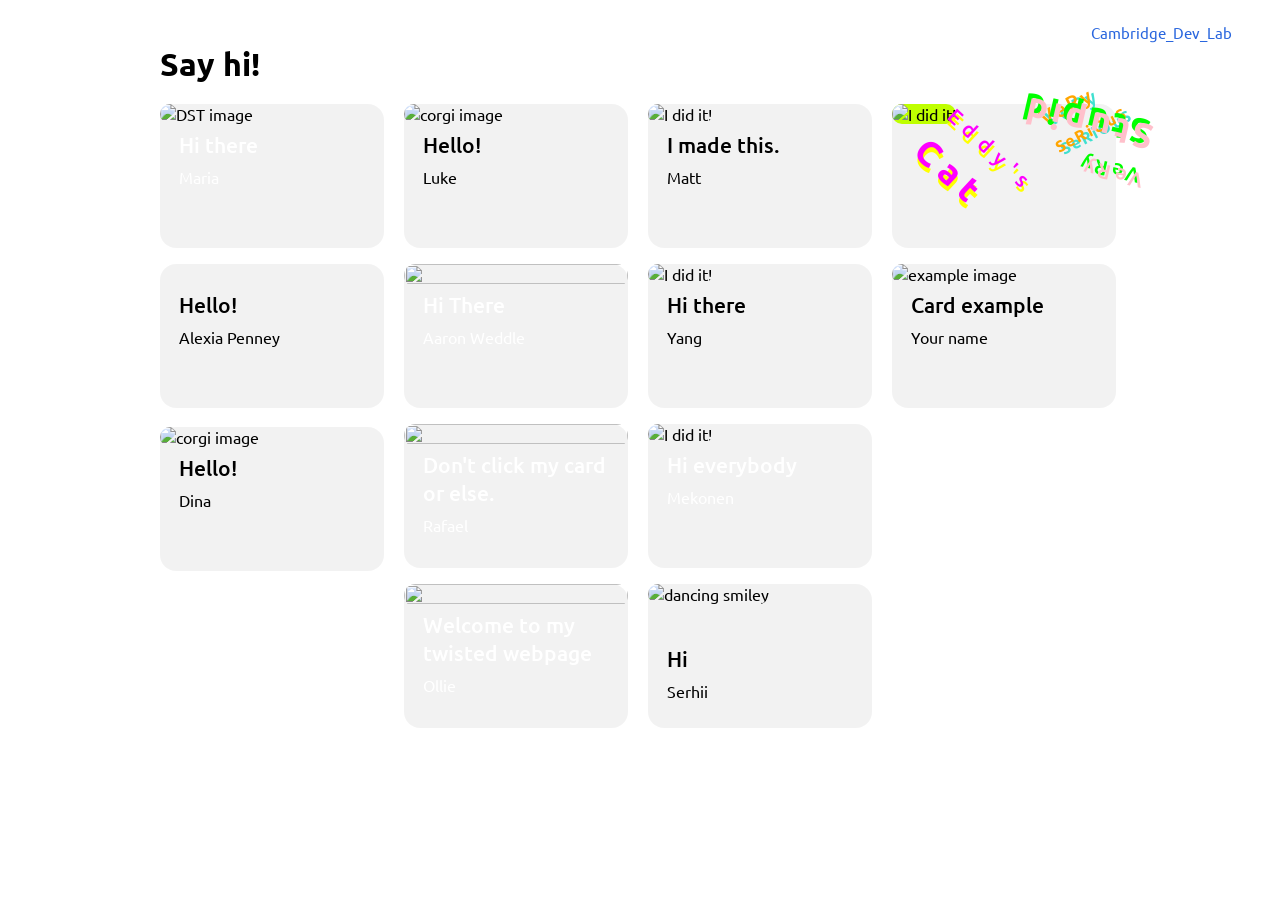
==== index.html @ e22dc326 "Edsun card fixes" ====
<!doctype html>
<html lang="en">
    <head>
        <meta charset="UTF-8" />
        <meta name="viewport" content="width=device-width, initial-scale=1.0" />
        <link rel="stylesheet" href="style.css" />
        <script src="script.js" defer></script>
        <meta name="description" content="welcome--js by CambridgeDevClass" />

        <title>Say hi| CambridgeDevClass</title>

        <!-- Icons -->
        <link
            rel="stylesheet"
            href="https://fonts.googleapis.com/css2?family=Material+Symbols+Rounded:opsz,wght,FILL,GRAD@20..48,100..700,0..1,-50..200"
        />

        <!-- Fonts -->
        <link rel="preconnect" href="https://fonts.googleapis.com" />
        <link rel="preconnect" href="https://fonts.gstatic.com" crossorigin />
        <link
            href="https://fonts.googleapis.com/css2?family=Ubuntu:ital,wght@0,300;0,400;0,500;0,700;1,300;1,400;1,500;1,700&display=swap"
            rel="stylesheet"
        />
    </head>

    <body>
        <div class="content">
            <div class="header">
                <div class="header__text">Say hi!</div>
                <div class="header__link" onclick="openGithub()">
                    <span class="header__name">Cambridge_Dev_Lab</span>
                    <i class="fa-brands fa-github header__icon"></i>
                </div>
            </div>

            <div class="cards">
                <div class="card" onclick="openPage('pages/001_maria.html')">
                    <img
                        class="card__img"
                        src="https://i.imgur.com/E9spTvP.jpeg"
                        alt="DST image"
                    />
                    <div class="card__text card__text--white">
                        <div class="card__message">Hi there</div>
                        <div class="card__name">Maria</div>
                    </div>
                </div>

                <div class="card" onclick="openPage('pages/002_example.html')">
                    <div class="card__text">
                        <div class="card__message">Hello!</div>
                        <div class="card__name">Alexia Penney</div>
                    </div>
                </div>

                <div class="card" onclick="openPage('pages/003_dina.html')">
                    <img
                        class="card__img"
                        src="https://pethelpful.com/.image/w_1920,q_auto:good,c_limit/NDowMDAwMDAwMDAwMTA5OTM4/a-corgi-puppy-running.jpg"
                        alt="corgi image"
                    />
                    <div class="card__text">
                        <div class="card__message">Hello!</div>
                        <div class="card__name">Dina</div>
                    </div>
                </div>

                <div class="card" onclick="openPage('pages/004_luke.html')">
                    <img
                        class="card__img"
                        src="https://media.newyorker.com/photos/59095bb86552fa0be682d9d0/16:9/w_1280,c_limit/Monkey-Selfie.jpg"
                        alt="corgi image"
                    />
                    <div class="card__text">
                        <div class="card__message">Hello!</div>
                        <div class="card__name">Luke</div>
                    </div>
                </div>

                <div class="card" onclick="openPage('pages/005_aaron.html')">
                    <img
                        class="card__img"
                        src="https://encrypted-tbn0.gstatic.com/images?q=tbn:ANd9GcTyYYqt10CcQGcNzCDJwTFB37s6rloLlIBdFw&s"
                    />
                    <div class="card__text card__text--white">
                        <div class="card__message">Hi There</div>
                        <div class="card__name">Aaron Weddle</div>
                    </div>
                </div>
                
                <div class="card" onclick="openPage('pages/006_rafael.html')">
                    <img
                        class="card__img"
                        src="https://encrypted-tbn0.gstatic.com/images?q=tbn:ANd9GcR9K0STiW2L56xqIjzzFDB9fsUgvCHLygZjKw&s"
                    />
                    <div class="card__text card__text--white">
                        <div class="card__message">
                            Don't click my card or else.
                        </div>
                        <div class="card__name">Rafael</div>
                    </div>
                </div>

                <div class="card" onclick="openPage('pages/007_ollie.html')">
                    <img
                        class="card__img"
                        src="https://d1nl7v5tzifdth.cloudfront.net/fqtlxbdbppts8awcd5jpokng.webp"
                    />
                    <div class="card__text card__text--white">
                        <div class="card__message">
                            Welcome to my twisted webpage
                        </div>
                        <div class="card__name">Ollie</div>
                    </div>
                </div>

                <div class="card" onclick="openPage('pages/007_matt.html')">
                    <img class="card__img" src ="https://www.desmoinesregister.com/gcdn/presto/2020/01/28/PDEM/88278ac9-2713-4922-83c7-b900399bd281-Success_Kid.jpg?width=1320&height=878&fit=crop&format=pjpg&auto=webp" alt="I did it!">
                    <div class="card__text">
                        <div class="card__message">I made this.</div>
                        <div class="card__name">Matt</div>
                    </div>
                </div>
                
                <div class="card" onclick="openPage('pages/008_yang.html')">
                    <img class="card__img" src ="https://www.mamp.one/wp-content/uploads/2024/09/image-resources2.jpg" alt="I did it!">
                    <div class="card__text">
                        <div class="card__message">Hi there</div>
                        <div class="card__name">Yang</div>
                    </div>
                </div>
              
                <div class="card" onclick="openPage('pages/009_mekonen.html')">
                    <img class="card__img" src="https://i.postimg.cc/bNxStVxC/room-with-light.jpg" alt="I did it!">
                        <div class="card__text card__text--white">        
                        <div class="card__message">Hi everybody</div>
                        <div class="card__name">Mekonen</div>
                    </div>                 
                </div>

                <article class="card" onclick="openPage('pages/shramko/index.html')">
                    <img
                        class="card__img"
                        src="https://upload.wikimedia.org/wikipedia/commons/b/bf/Smiley-Dance.gif"
                        alt="dancing smiley"
                    />
                    <div class="card__text card__text--black" style="display: flex; flex-direction: column; justify-content: flex-end; height: 100%">
                        <div class="card__message">Hi</div>
                        <div class="card__name">Serhii</div>
                    </div>
                </article>

                <div class="card" onclick="openPage('pages/010_eddysCat.html')">
                    <link rel="stylesheet" href="styles/eddysCat.css" />

                    <img class="card__img" style="background-color: #BFFF00;" src="https://i.postimg.cc/MHYrvbs5/stupid-cat.png" alt="I did it!">
                    <div class= "edd_base_text edd_text1" >        
                      <div class="card__message">Eddy's</div>
                      <div class="card__name">Cat</div>
                    </div>   
                    
                    <div class= "edd_base_text edd_text2" >        
                      <div class="card__message">VeRy</div>
                      <div class="card__name">SeRiOuS</div>
                    </div> 

                    <div class= "edd_base_text edd_text3" >        
                      <div class="card__message">VeRy </div>
                      <div class="card__name">Stupid</div>
                    </div> 
                </div>

                <div class="card" onclick="openPage('pages/002_example.html')">
                    <img class="card__img" src="https://devclass-program.s3.us-east-2.amazonaws.com/practice_card_01.png" alt="example image">
                    <div class="card__text">
                        <div class="card__message">Card example</div>
                        <div class="card__name">Your name</div>
                    </div>
                </div>
                 
                <!--
                
                  Add your card, similar to other cards or example above ^
                  It can be a picture or just text.
                  The card can open a page.
                -->
            </div>
        </div>
    </body>
</html>
---- style.css ----
* {
  box-sizing: border-box;
}

body {
  font-family: Arial, sans-serif;
  font-family: "Ubuntu", sans-serif;
  margin: 0;
  --header-height: 2rem;
}

.content {
  max-width: 64rem;
  margin: auto;
  padding: 3rem 2rem;
}

.header {
  margin-bottom: 1.5rem;
}
.header__text {
  font-size: var(--header-height);
  line-height: var(--header-height);
  font-weight: 600;
}
.header__link {
  position: fixed;
  right: 2.5rem;
  top: 1rem;
  height: var(--header-height);
  display:flex; 
  align-items:center; 
  justify-content:center;
  color: rgba(41, 102, 222, 1);
  cursor: pointer;
}
.header__name {
  font-size: 0.95rem;
  font-weight: 400;
}
.header__icon {
  margin-left: 0.5rem;
  font-size: 1.3rem;
  opacity: 0.9;
}

/* pinterest-like layout */
.cards {
  column-count: 4;
  column-gap: 1rem;
}
/* Set .content width to 18-33-48-63rem, based on screen width */
@media (max-width: 33rem) {
  .cards { column-count: 1; }
  .content { max-width: 18rem; }
}
@media (min-width: 33rem) and (max-width: 48rem) {
  .cards { column-count: 2; }
  .content { max-width: 33rem; }
}
@media (min-width: 48rem) and (max-width: 63rem) {
  .cards { column-count: 3; }
  .content { max-width: 48rem; }
}
@media (min-width: 63rem) {
  .cards { column-count: 4; }
  .content { max-width: 64rem; }
}

.card {
  width: 14rem;
  min-height: 9rem;
  margin-bottom: 1rem;
  background-color: rgba(0,0,0,0.05);
  border-radius: 1rem;
  position: relative;
  display: inline-block;
  cursor: pointer;
}
/* Using BEM for naming: https://www.geeksforgeeks.org/css/understanding-the-css-bem-convention */
.card__img {
  width: 100%;
  height: 100%;
  min-height:100%;
  border-radius: 1rem;
}
.card__text {
  padding: 1.7rem 1.2rem;
  position: absolute;
  top: 0;
}
.card__text--white {
  color: white;
}

.card__text--black {
  color: black;
}
.card__message {
  font-size: 1.3rem;
  margin-bottom: 0.5rem;
  font-weight: 500;
}
---- styles/eddysCat.css ----
.edd_base_text {
    font-weight: bold;

    padding: 1.7rem 1.2rem;
    position: absolute;
}

.edd_text1{
    color: #FF00FF;

    font-size: 35px;
    letter-spacing: 8px;

    transform: rotate(43deg);
    text-shadow: 4px 4px yellow;
    
    bottom: 12px;
    left: 7px;
}

.edd_text2{
    color: orange;

    font-size: 0x;
    letter-spacing: 2px;

    transform: rotate(-27deg);
    text-shadow: 4px 4px turquoise;
    
    bottom: 79px;
    left: 132px;
}
  
.edd_text3{
    color: pink;

    font-size: 35px;
    letter-spacing: 4px;

    transform: rotate(553deg);
    text-shadow: 4px 4px Lime;
    
    top: -30px;
    left: 106px;
}
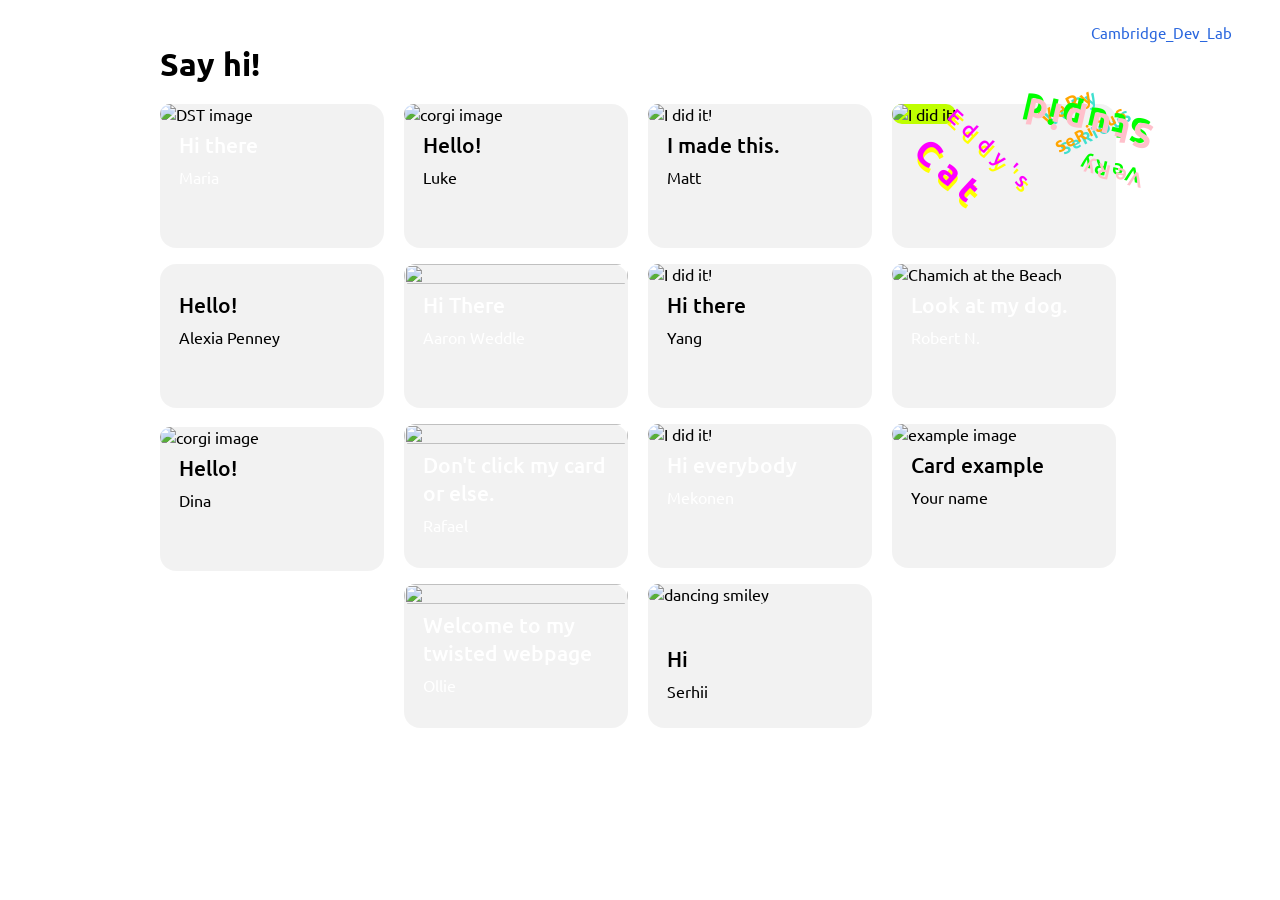
==== commit 75f4b5e5: "Robert's index card + landing page" ====
--- a/index.html
+++ b/index.html
@@ -169,6 +169,18 @@
                       <div class="card__message">VeRy </div>
                       <div class="card__name">Stupid</div>
                     </div> 
+                </div>
+
+                <div class="card" onclick="openPage('pages/011_robert.html')">
+                    <img 
+                      class="card__img"
+                      src="https://i.postimg.cc/RZYq3BMx/beach-boy.png"
+                      alt="Chamich at the Beach"
+                    >
+                    <div class="card__text card__text--white">
+                        <div class="card__message">Look at my dog.</div>
+                        <div class="card__name">Robert N.</div>
+                    </div>
                 </div>
 
                 <div class="card" onclick="openPage('pages/002_example.html')">
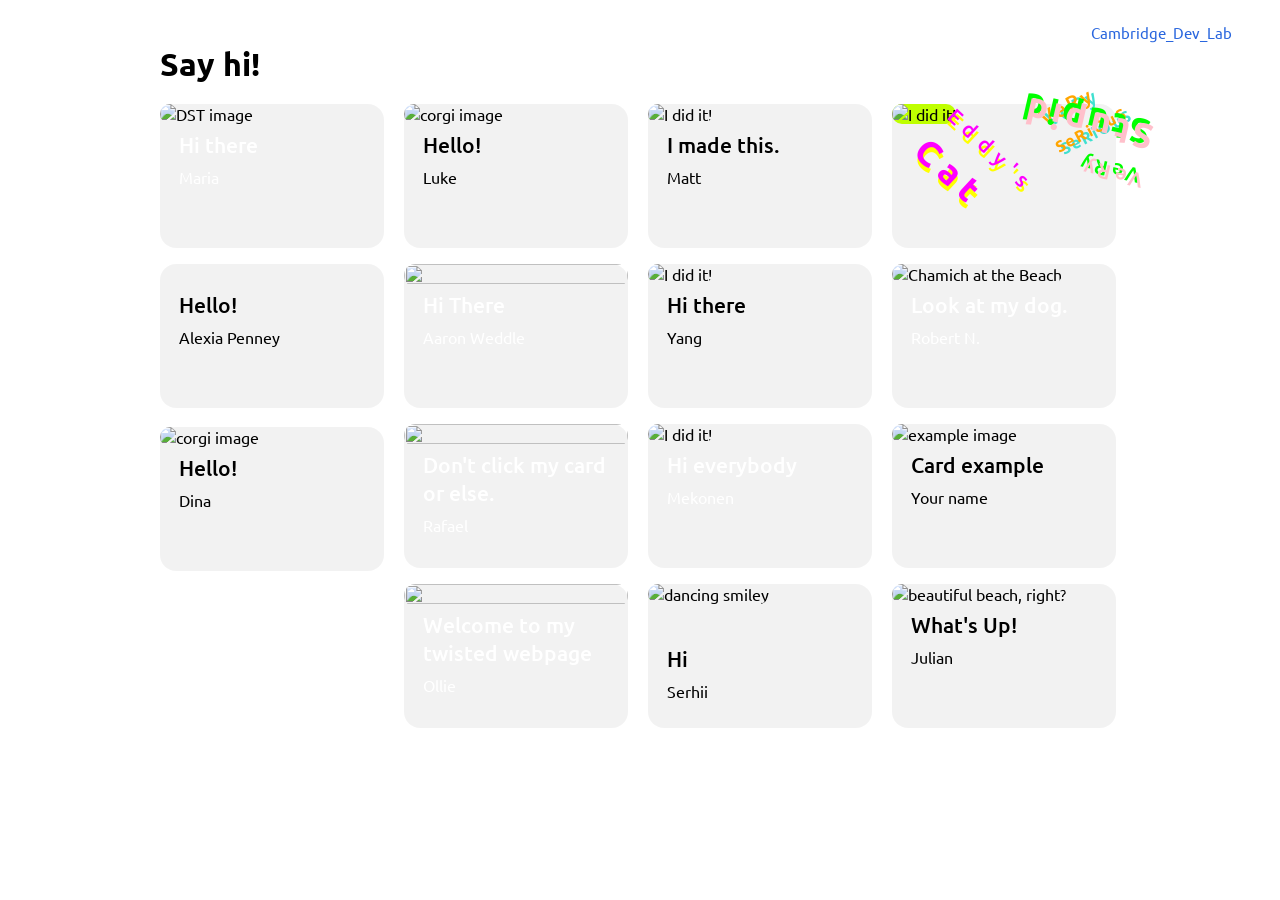
==== commit eb10259d: "≈Julian's about card" ====
--- a/index.html
+++ b/index.html
@@ -188,6 +188,14 @@
                     <div class="card__text">
                         <div class="card__message">Card example</div>
                         <div class="card__name">Your name</div>
+                    </div>
+                </div>
+
+                <div class="card" onclick="openPage('pages/011_julian.html')">
+                    <img class="card__img" src ="https://www.22places.com/images/2023/06/ipanema-beach.jpg" alt="beautiful beach, right?">
+                    <div class="card__text">
+                        <div class="card__message">What's Up!</div>
+                        <div class="card__name">Julian</div>
                     </div>
                 </div>
                  
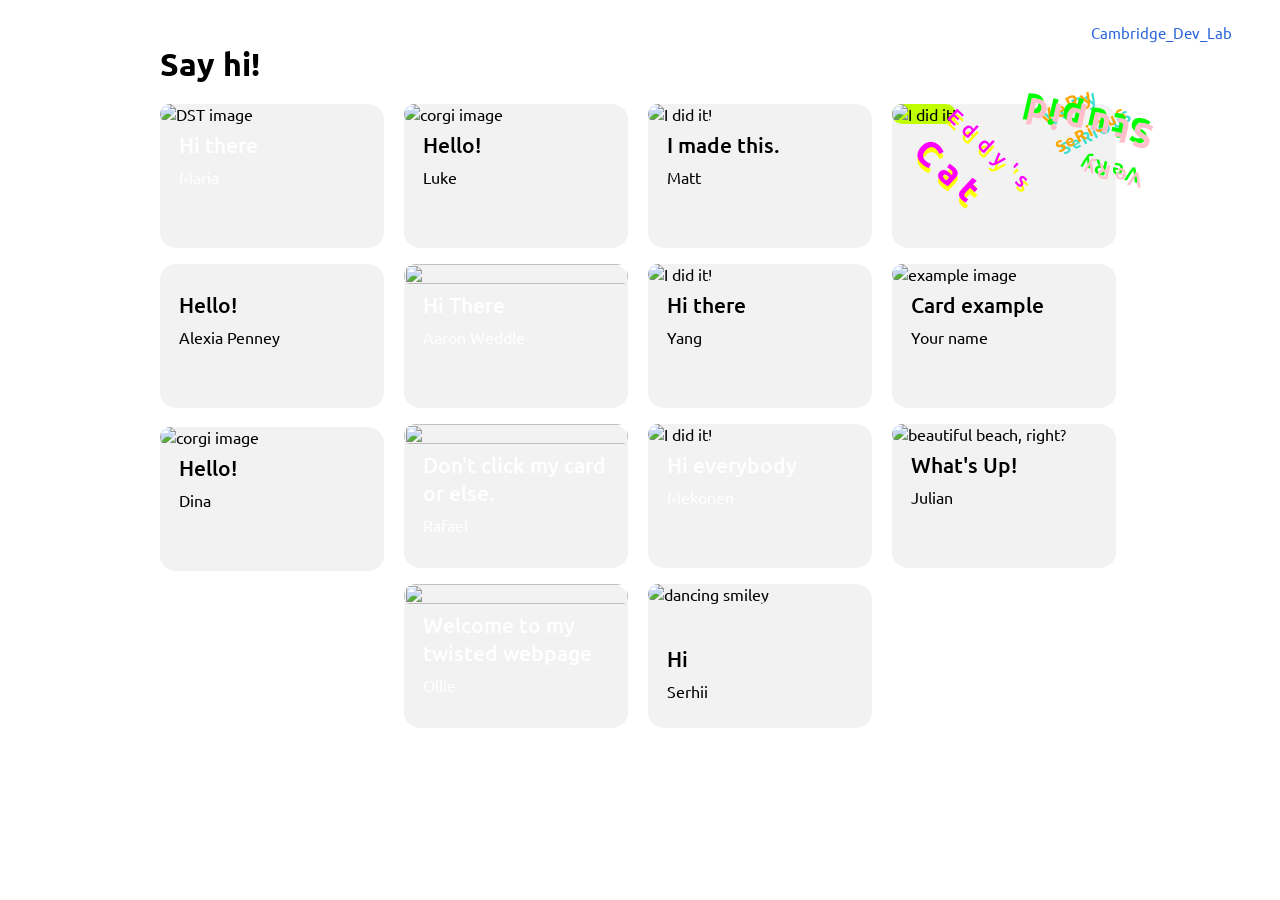
==== commit 899d040e: "≈Julian's about card" ====
--- a/index.html
+++ b/index.html
@@ -171,18 +171,6 @@
                     </div> 
                 </div>
 
-                <div class="card" onclick="openPage('pages/011_robert.html')">
-                    <img 
-                      class="card__img"
-                      src="https://i.postimg.cc/RZYq3BMx/beach-boy.png"
-                      alt="Chamich at the Beach"
-                    >
-                    <div class="card__text card__text--white">
-                        <div class="card__message">Look at my dog.</div>
-                        <div class="card__name">Robert N.</div>
-                    </div>
-                </div>
-
                 <div class="card" onclick="openPage('pages/002_example.html')">
                     <img class="card__img" src="https://devclass-program.s3.us-east-2.amazonaws.com/practice_card_01.png" alt="example image">
                     <div class="card__text">
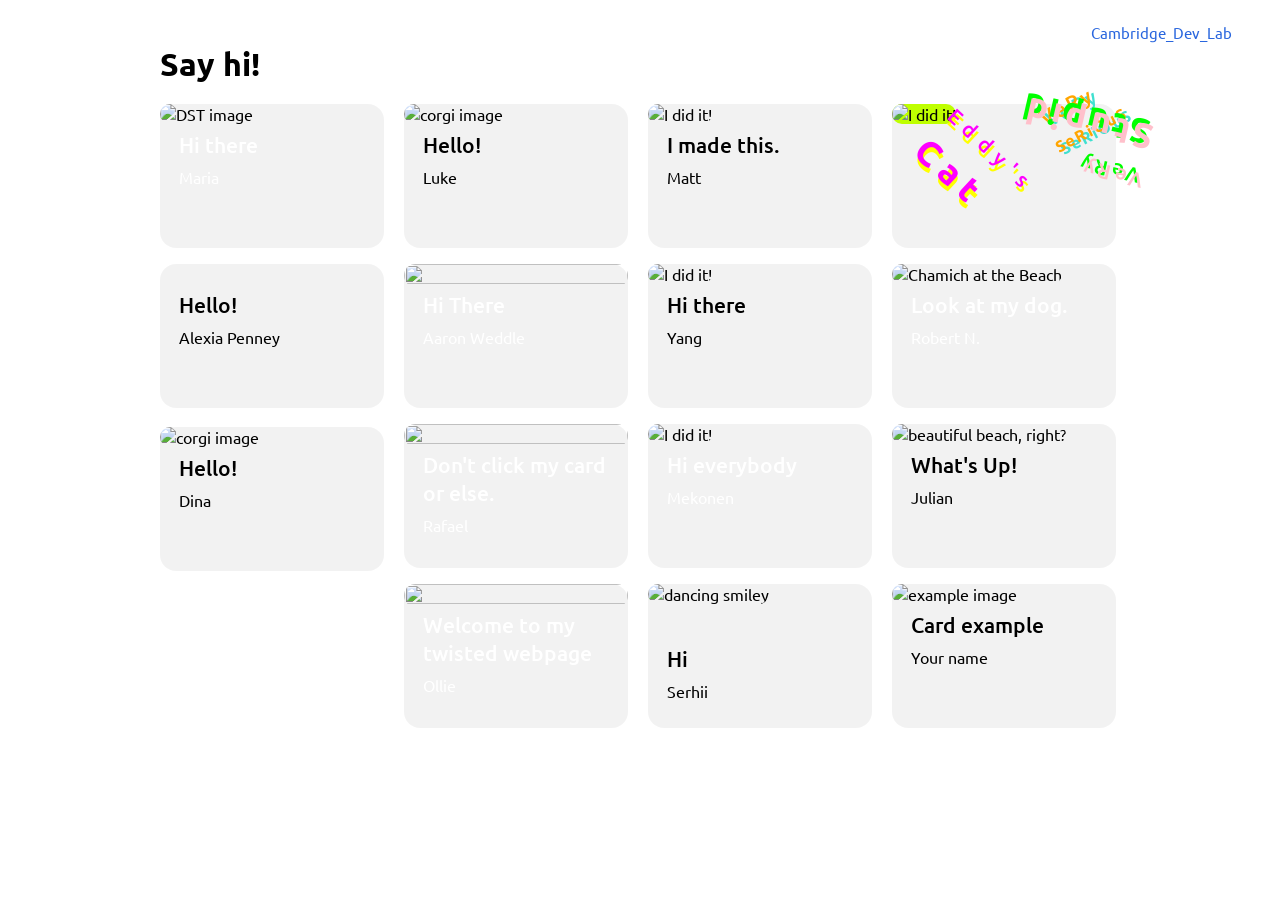
==== commit 8153433f: "Re-ordered cards to place example at the very bottom." ====
--- a/index.html
+++ b/index.html
@@ -171,6 +171,26 @@
                     </div> 
                 </div>
 
+                <div class="card" onclick="openPage('pages/011_robert.html')">
+                    <img 
+                      class="card__img"
+                      src="https://i.postimg.cc/RZYq3BMx/beach-boy.png"
+                      alt="Chamich at the Beach"
+                    >
+                    <div class="card__text card__text--white">
+                        <div class="card__message">Look at my dog.</div>
+                        <div class="card__name">Robert N.</div>
+                    </div>
+                </div>
+
+                <div class="card" onclick="openPage('pages/011_julian.html')">
+                    <img class="card__img" src ="https://www.22places.com/images/2023/06/ipanema-beach.jpg" alt="beautiful beach, right?">
+                    <div class="card__text">
+                        <div class="card__message">What's Up!</div>
+                        <div class="card__name">Julian</div>
+                    </div>
+                </div>
+                 
                 <div class="card" onclick="openPage('pages/002_example.html')">
                     <img class="card__img" src="https://devclass-program.s3.us-east-2.amazonaws.com/practice_card_01.png" alt="example image">
                     <div class="card__text">
@@ -179,14 +199,6 @@
                     </div>
                 </div>
 
-                <div class="card" onclick="openPage('pages/011_julian.html')">
-                    <img class="card__img" src ="https://www.22places.com/images/2023/06/ipanema-beach.jpg" alt="beautiful beach, right?">
-                    <div class="card__text">
-                        <div class="card__message">What's Up!</div>
-                        <div class="card__name">Julian</div>
-                    </div>
-                </div>
-                 
                 <!--
                 
                   Add your card, similar to other cards or example above ^
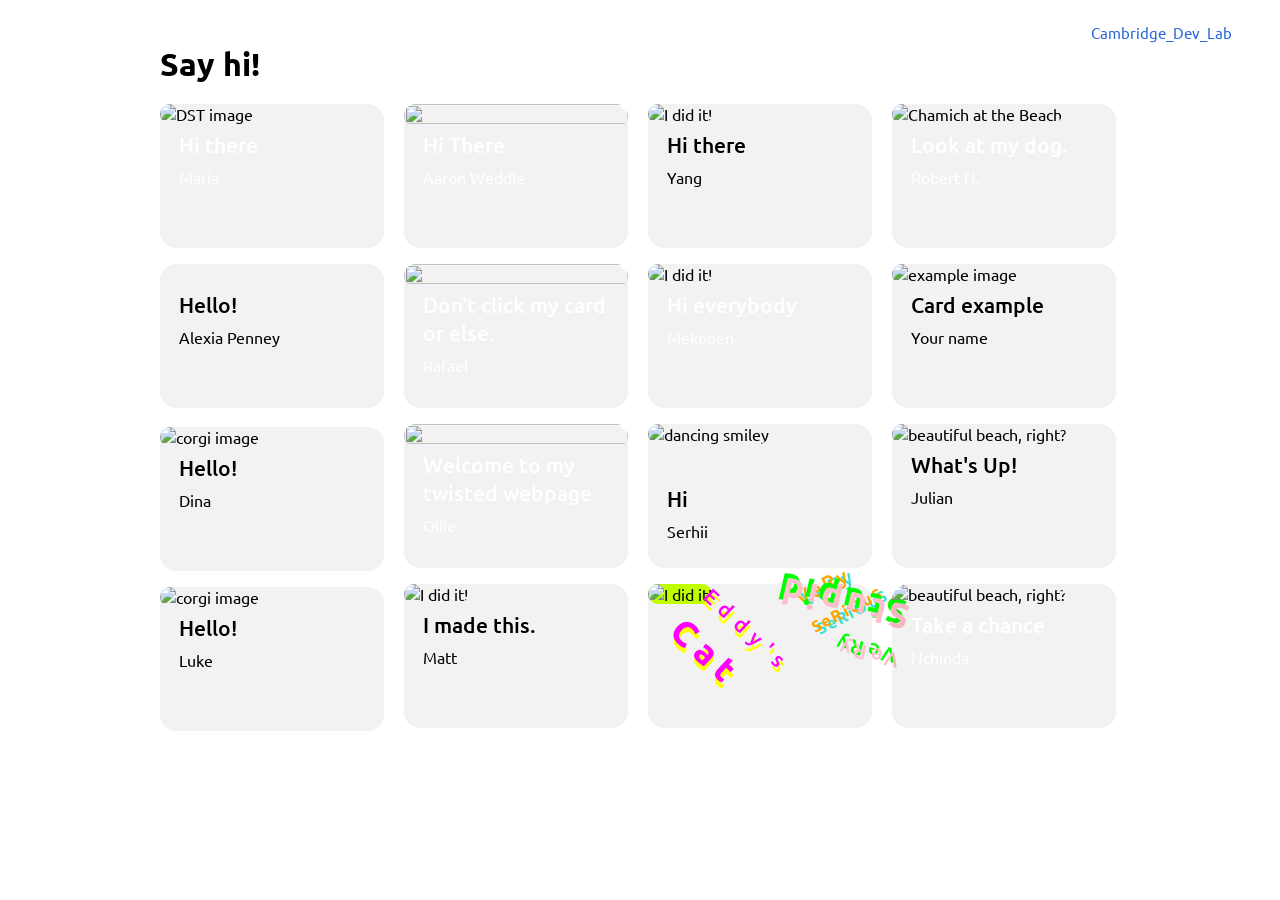
==== commit 84db802b: "Nchinda2 about page Co-authored-by: Cursor <cursoragent@cursor.com>" ====
--- a/index.html
+++ b/index.html
@@ -88,7 +88,7 @@
                         <div class="card__name">Aaron Weddle</div>
                     </div>
                 </div>
-                
+
                 <div class="card" onclick="openPage('pages/006_rafael.html')">
                     <img
                         class="card__img"
@@ -122,7 +122,7 @@
                         <div class="card__name">Matt</div>
                     </div>
                 </div>
-                
+
                 <div class="card" onclick="openPage('pages/008_yang.html')">
                     <img class="card__img" src ="https://www.mamp.one/wp-content/uploads/2024/09/image-resources2.jpg" alt="I did it!">
                     <div class="card__text">
@@ -130,13 +130,13 @@
                         <div class="card__name">Yang</div>
                     </div>
                 </div>
-              
+
                 <div class="card" onclick="openPage('pages/009_mekonen.html')">
                     <img class="card__img" src="https://i.postimg.cc/bNxStVxC/room-with-light.jpg" alt="I did it!">
-                        <div class="card__text card__text--white">        
+                        <div class="card__text card__text--white">
                         <div class="card__message">Hi everybody</div>
                         <div class="card__name">Mekonen</div>
-                    </div>                 
+                    </div>
                 </div>
 
                 <article class="card" onclick="openPage('pages/shramko/index.html')">
@@ -155,24 +155,24 @@
                     <link rel="stylesheet" href="styles/eddysCat.css" />
 
                     <img class="card__img" style="background-color: #BFFF00;" src="https://i.postimg.cc/MHYrvbs5/stupid-cat.png" alt="I did it!">
-                    <div class= "edd_base_text edd_text1" >        
+                    <div class= "edd_base_text edd_text1" >
                       <div class="card__message">Eddy's</div>
                       <div class="card__name">Cat</div>
-                    </div>   
-                    
-                    <div class= "edd_base_text edd_text2" >        
+                    </div>
+
+                    <div class= "edd_base_text edd_text2" >
                       <div class="card__message">VeRy</div>
                       <div class="card__name">SeRiOuS</div>
-                    </div> 
-
-                    <div class= "edd_base_text edd_text3" >        
+                    </div>
+
+                    <div class= "edd_base_text edd_text3" >
                       <div class="card__message">VeRy </div>
                       <div class="card__name">Stupid</div>
-                    </div> 
+                    </div>
                 </div>
 
                 <div class="card" onclick="openPage('pages/011_robert.html')">
-                    <img 
+                    <img
                       class="card__img"
                       src="https://i.postimg.cc/RZYq3BMx/beach-boy.png"
                       alt="Chamich at the Beach"
@@ -183,6 +183,14 @@
                     </div>
                 </div>
 
+                <div class="card" onclick="openPage('pages/002_example.html')">
+                    <img class="card__img" src="https://devclass-program.s3.us-east-2.amazonaws.com/practice_card_01.png" alt="example image">
+                    <div class="card__text">
+                        <div class="card__message">Card example</div>
+                        <div class="card__name">Your name</div>
+                    </div>
+                </div>
+
                 <div class="card" onclick="openPage('pages/011_julian.html')">
                     <img class="card__img" src ="https://www.22places.com/images/2023/06/ipanema-beach.jpg" alt="beautiful beach, right?">
                     <div class="card__text">
@@ -190,17 +198,18 @@
                         <div class="card__name">Julian</div>
                     </div>
                 </div>
-                 
-                <div class="card" onclick="openPage('pages/002_example.html')">
-                    <img class="card__img" src="https://devclass-program.s3.us-east-2.amazonaws.com/practice_card_01.png" alt="example image">
-                    <div class="card__text">
-                        <div class="card__message">Card example</div>
-                        <div class="card__name">Your name</div>
-                    </div>
-                </div>
+
+
+                <div class="card" style="height: 9rem;" onclick="openPage('pages/012_nchinda2.html')">
+                  <img class="card__img" style="object-fit: cover; object-position: center" src ="https://steemitimages.com/p/C3TZR1g81UNaPs7vzNXHueW5ZM76DSHWEY7onmfLxcK2iQSwxM8kZMULkt6SJsok1h2jiEa4PNwUkrWWRqs1D2B7A9GdaAAQxvdAWDtkcdLZKFQd1vTpRDx?mode=fit&format=match&width=640" alt="beautiful beach, right?">
+                  <div class="card__text" style="color: white;">
+                      <div class="card__message">Take a chance</div>
+                      <div class="card__name">Nchinda</div>
+                  </div>
+              </div>
 
                 <!--
-                
+
                   Add your card, similar to other cards or example above ^
                   It can be a picture or just text.
                   The card can open a page.
--- a/style.css
+++ b/style.css
@@ -28,8 +28,8 @@
   right: 2.5rem;
   top: 1rem;
   height: var(--header-height);
-  display:flex; 
-  align-items:center; 
+  display:flex;
+  align-items:center;
   justify-content:center;
   color: rgba(41, 102, 222, 1);
   cursor: pointer;
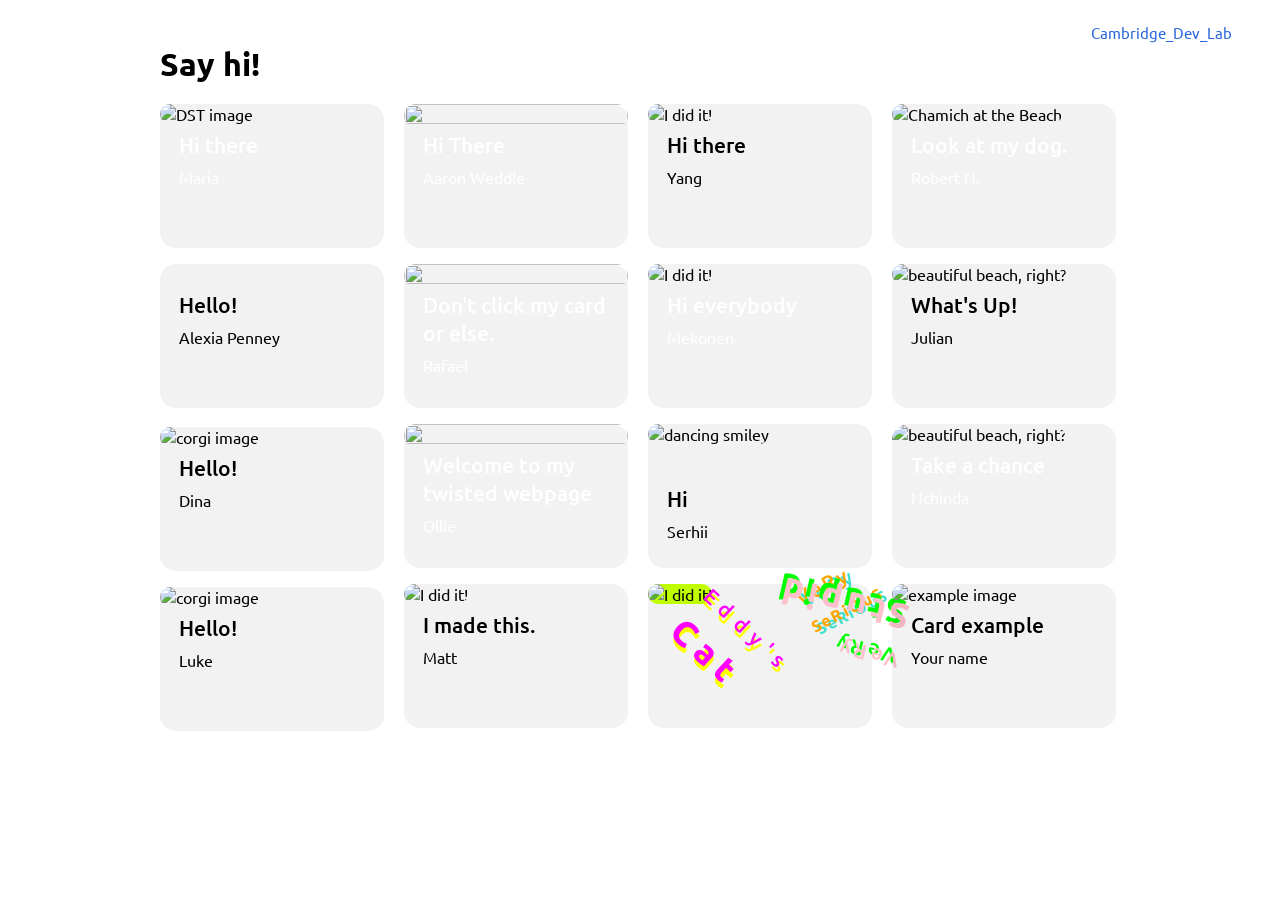
==== commit 719a4476: "Merge branch 'main' into nchinda-about-page" ====
--- a/index.html
+++ b/index.html
@@ -183,14 +183,6 @@
                     </div>
                 </div>
 
-                <div class="card" onclick="openPage('pages/002_example.html')">
-                    <img class="card__img" src="https://devclass-program.s3.us-east-2.amazonaws.com/practice_card_01.png" alt="example image">
-                    <div class="card__text">
-                        <div class="card__message">Card example</div>
-                        <div class="card__name">Your name</div>
-                    </div>
-                </div>
-
                 <div class="card" onclick="openPage('pages/011_julian.html')">
                     <img class="card__img" src ="https://www.22places.com/images/2023/06/ipanema-beach.jpg" alt="beautiful beach, right?">
                     <div class="card__text">
@@ -206,7 +198,15 @@
                       <div class="card__message">Take a chance</div>
                       <div class="card__name">Nchinda</div>
                   </div>
-              </div>
+                </div>
+                 
+                <div class="card" onclick="openPage('pages/002_example.html')">
+                    <img class="card__img" src="https://devclass-program.s3.us-east-2.amazonaws.com/practice_card_01.png" alt="example image">
+                    <div class="card__text">
+                        <div class="card__message">Card example</div>
+                        <div class="card__name">Your name</div>
+                    </div>
+                </div>
 
                 <!--
 
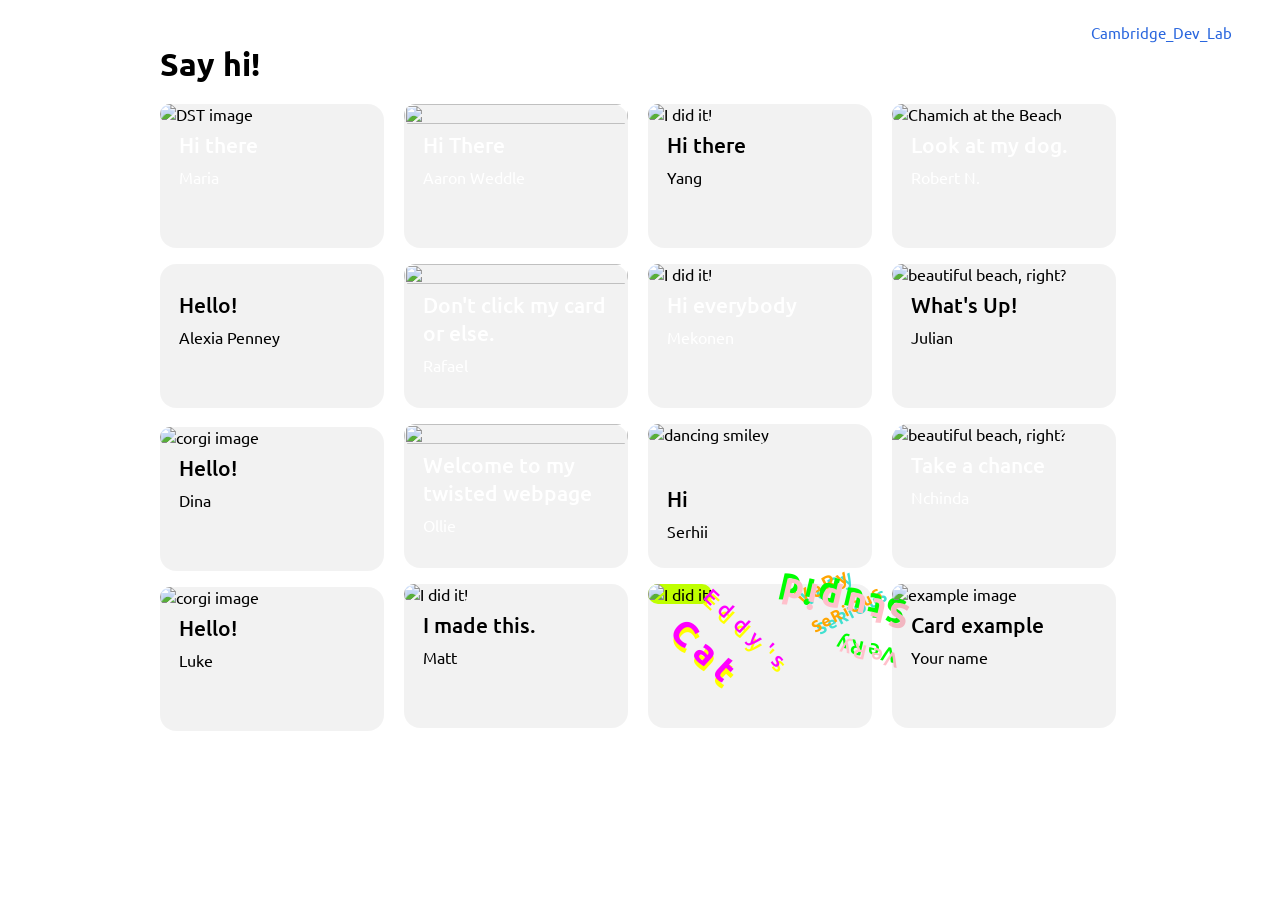
==== commit 739db212: "fix page numbers" ====
--- a/index.html
+++ b/index.html
@@ -183,7 +183,7 @@
                     </div>
                 </div>
 
-                <div class="card" onclick="openPage('pages/011_julian.html')">
+                <div class="card" onclick="openPage('pages/012_julian.html')">
                     <img class="card__img" src ="https://www.22places.com/images/2023/06/ipanema-beach.jpg" alt="beautiful beach, right?">
                     <div class="card__text">
                         <div class="card__message">What's Up!</div>
@@ -192,7 +192,7 @@
                 </div>
 
 
-                <div class="card" style="height: 9rem;" onclick="openPage('pages/012_nchinda2.html')">
+                <div class="card" style="height: 9rem;" onclick="openPage('pages/013_nchinda2.html')">
                   <img class="card__img" style="object-fit: cover; object-position: center" src ="https://steemitimages.com/p/C3TZR1g81UNaPs7vzNXHueW5ZM76DSHWEY7onmfLxcK2iQSwxM8kZMULkt6SJsok1h2jiEa4PNwUkrWWRqs1D2B7A9GdaAAQxvdAWDtkcdLZKFQd1vTpRDx?mode=fit&format=match&width=640" alt="beautiful beach, right?">
                   <div class="card__text" style="color: white;">
                       <div class="card__message">Take a chance</div>
